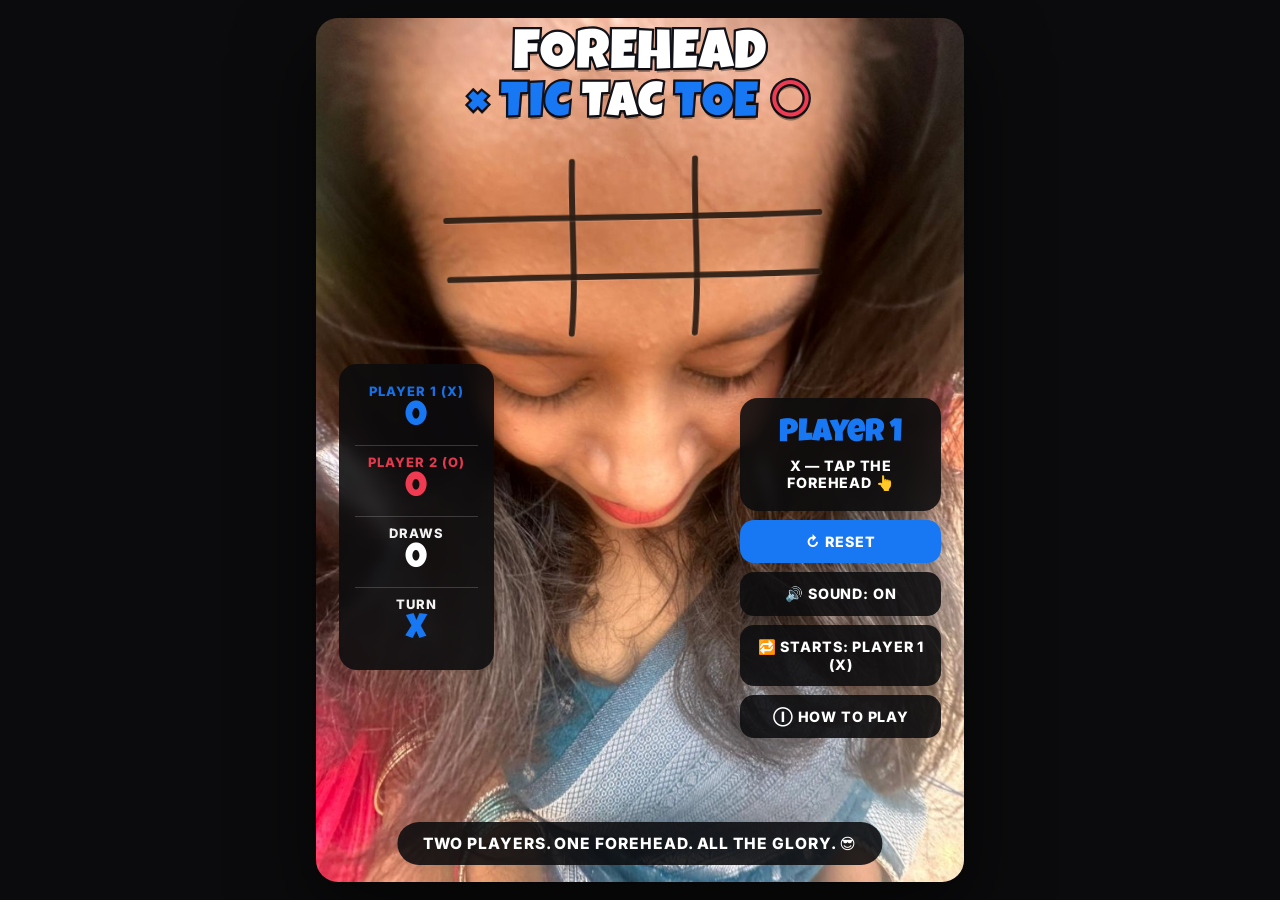
==== index.html @ 3e395092 "Initial commit" ====
<!DOCTYPE html>
<html lang="en">
<head>
<meta charset="utf-8" />
<meta name="viewport" content="width=device-width, initial-scale=1, viewport-fit=cover" />
<title>Forehead Tic Tac Toe</title>
<link rel="preconnect" href="https://fonts.googleapis.com" />
<link rel="preconnect" href="https://fonts.gstatic.com" crossorigin />
<link href="https://fonts.googleapis.com/css2?family=Luckiest+Guy&family=Inter:wght@600;800&display=swap" rel="stylesheet" />
<link rel="stylesheet" href="style.css" />
</head>
<body>
<main class="stage" id="stage">
  <img class="photo" src="assets/forehead.jpg" alt="Forehead playing field" />

  <h1 class="title">
    <span class="title-line-1">Forehead</span>
    <span class="title-line-2"><span class="mark-x">&times;</span> Tic <span class="hl">Tac</span> Toe <span class="mark-o">&#9675;</span></span>
  </h1>

  <div class="board" id="board" role="grid" aria-label="Tic tac toe board">
    <svg class="grid-lines" viewBox="0 0 300 300" preserveAspectRatio="none" aria-hidden="true">
      <path d="M104 8 C102 100, 106 200, 101 292" />
      <path d="M199 6 C197 100, 201 200, 196 294" />
      <path d="M6 101 C100 98, 200 104, 294 99" />
      <path d="M8 199 C100 196, 200 202, 292 197" />
    </svg>
    <svg class="win-line" id="winLine" viewBox="0 0 300 300" preserveAspectRatio="none" aria-hidden="true">
      <path id="winPath" d="" />
    </svg>
  </div>

  <section class="panel panel-score" aria-label="Score">
    <div class="score-row">
      <span class="score-label label-x">Player 1 (X)</span>
      <span class="score-value value-x" id="scoreX">0</span>
    </div>
    <hr />
    <div class="score-row">
      <span class="score-label label-o">Player 2 (O)</span>
      <span class="score-value value-o" id="scoreO">0</span>
    </div>
    <hr />
    <div class="score-row">
      <span class="score-label">Draws</span>
      <span class="score-value value-draw" id="scoreDraws">0</span>
    </div>
    <hr />
    <div class="score-row">
      <span class="score-label">Turn</span>
      <span class="score-value" id="turnValue">X</span>
    </div>
  </section>

  <div class="right-stack">
    <section class="panel panel-status" id="statusPanel" aria-live="polite">
      <div class="status-title" id="statusTitle">Player 1</div>
      <div class="status-sub" id="statusSub">X &mdash; tap the forehead &#128070;</div>
    </section>
    <button class="btn btn-primary" id="resetBtn">&#8635; Reset</button>
    <button class="btn" id="soundBtn" aria-pressed="true">&#128266; Sound: On</button>
    <button class="btn" id="swapBtn">&#128257; Starts: Player 1 (X)</button>
    <button class="btn" id="howBtn">&#9432; How to play</button>
  </div>

  <footer class="tagline" id="tagline">Two players. One forehead. All the glory. &#128526;</footer>
</main>

<div class="modal-backdrop" id="modal" hidden>
  <div class="modal" role="dialog" aria-modal="true" aria-labelledby="modalTitle">
    <h2 id="modalTitle">How to play</h2>
    <ol>
      <li>Two players, one screen. <b class="mark-x">Player 1</b> is X, <b class="mark-o">Player 2</b> is O &mdash; take turns tapping squares on the forehead.</li>
      <li>The status panel always shows whose turn it is. <b>Starts</b> flips who goes first in the next round.</li>
      <li>Get three in a row &mdash; across, down or diagonally &mdash; to win the round.</li>
      <li><b>Reset</b> clears the board. Scores keep counting until you reload.</li>
      <li>No computer opponent &mdash; the forehead is just the battlefield.</li>
    </ol>
    <button class="btn btn-primary" id="closeModal">Got it</button>
  </div>
</div>

<script src="game.js"></script>
</body>
</html>
---- style.css ----
:root {
  --x: #1877f2;
  --o: #ef3b52;
  --panel: rgba(12, 12, 14, 0.88);
  --radius: 18px;
}

* { box-sizing: border-box; }

html, body {
  margin: 0;
  height: 100%;
  background: #0b0b0d;
  font-family: "Inter", system-ui, -apple-system, sans-serif;
  color: #fff;
  -webkit-tap-highlight-color: transparent;
}

body {
  display: flex;
  align-items: center;
  justify-content: center;
  padding: 12px;
}

/* Stage keeps the photo's aspect ratio so every overlay can be placed in % */
.stage {
  position: relative;
  aspect-ratio: 768 / 1024;
  height: min(96vh, 1100px);
  max-width: 100%;
  border-radius: 22px;
  overflow: hidden;
  box-shadow: 0 30px 80px rgba(0, 0, 0, 0.6);
  container-type: inline-size;
}

.photo {
  position: absolute;
  inset: 0;
  width: 100%;
  height: 100%;
  object-fit: cover;
  user-select: none;
  -webkit-user-drag: none;
}

/* ---------- Title ---------- */
.title {
  position: absolute;
  top: 1.5%;
  left: 0;
  right: 0;
  margin: 0;
  text-align: center;
  font-family: "Luckiest Guy", "Inter", sans-serif;
  font-weight: 400;
  line-height: 0.95;
  letter-spacing: 1px;
  text-transform: uppercase;
  pointer-events: none;
}

.title span { display: block; }

.title-line-1 {
  font-size: 8.5cqw;
  color: #fff;
  -webkit-text-stroke: 0.7cqw #12121a;
  paint-order: stroke fill;
  text-shadow: 0 0.6cqw 0 rgba(0, 0, 0, 0.35);
}

.title-line-2 {
  font-size: 7.5cqw;
  color: var(--x);
  -webkit-text-stroke: 0.7cqw #12121a;
  paint-order: stroke fill;
  text-shadow: 0 0.6cqw 0 rgba(0, 0, 0, 0.35);
}

.title-line-2 .hl { display: inline; color: #fff; }
.title .mark-x { display: inline; color: var(--x); }
.title .mark-o { display: inline; color: var(--o); }

/* ---------- Board over the forehead ---------- */
.board {
  position: absolute;
  left: 19%;
  top: 16%;
  width: 60%;
  height: 21%;
  display: grid;
  grid-template-columns: repeat(3, 1fr);
  grid-template-rows: repeat(3, 1fr);
  transform: rotate(-1.2deg);
}

.grid-lines, .win-line {
  position: absolute;
  inset: 0;
  width: 100%;
  height: 100%;
  pointer-events: none;
  overflow: visible;
}

.grid-lines path {
  fill: none;
  stroke: #2b1d14;
  stroke-width: 6;
  stroke-linecap: round;
  vector-effect: non-scaling-stroke;
  opacity: 0.92;
  filter: drop-shadow(0 1px 1px rgba(255, 255, 255, 0.25));
}

.win-line path {
  fill: none;
  stroke: #ffd23f;
  stroke-width: 8;
  stroke-linecap: round;
  vector-effect: non-scaling-stroke;
  filter: drop-shadow(0 0 6px rgba(255, 210, 63, 0.9));
  stroke-dasharray: 600;
  stroke-dashoffset: 600;
}

.win-line.show path { animation: draw 0.45s ease forwards; }

@keyframes draw { to { stroke-dashoffset: 0; } }

.cell {
  position: relative;
  border: 0;
  padding: 0;
  background: transparent;
  cursor: pointer;
  display: grid;
  place-items: center;
  font-family: "Luckiest Guy", sans-serif;
  font-size: 11cqw;
  line-height: 1;
  color: transparent;
  transition: background-color 0.15s ease;
  border-radius: 10px;
}

.cell:hover:not(.taken) { background: rgba(255, 255, 255, 0.18); }
.cell.taken { cursor: default; }
.cell:disabled { cursor: default; }

.cell span {
  display: block;
  transform: rotate(-4deg) scale(0.4);
  opacity: 0;
  transition: transform 0.18s cubic-bezier(0.2, 1.6, 0.4, 1), opacity 0.18s ease;
  text-shadow: 0 2px 3px rgba(0, 0, 0, 0.3);
}

.cell.filled span { transform: rotate(-4deg) scale(1); opacity: 1; }
.cell.x { color: var(--x); }
.cell.o { color: var(--o); }

/* ---------- Panels ---------- */
.panel {
  background: var(--panel);
  border-radius: var(--radius);
  padding: 3cqw 2.5cqw;
  text-align: center;
  backdrop-filter: blur(6px);
}

.panel-score {
  position: absolute;
  left: 3.5%;
  top: 40%;
  width: 24%;
}

.score-row { display: block; }
.score-label {
  display: block;
  font-size: 2cqw;
  white-space: nowrap;
  font-weight: 800;
  letter-spacing: 0.08em;
  text-transform: uppercase;
  opacity: 0.95;
}
.label-x { color: var(--x); }
.label-o { color: var(--o); }
.score-value {
  display: block;
  font-family: "Luckiest Guy", sans-serif;
  font-size: 5.4cqw;
  line-height: 1.1;
}
.value-x { color: var(--x); }
.value-o { color: var(--o); }
#turnValue { color: var(--x); }
#turnValue.o { color: var(--o); }

.panel hr {
  border: 0;
  border-top: 1px solid rgba(255, 255, 255, 0.18);
  margin: 1.2cqw 0;
}

.right-stack {
  position: absolute;
  right: 3.5%;
  top: 44%;
  width: 31%;
  display: flex;
  flex-direction: column;
  gap: 1.4cqw;
}

.panel-status .status-title {
  font-family: "Luckiest Guy", sans-serif;
  font-size: 5cqw;
  line-height: 1.05;
  color: var(--x);
}
.panel-status.lose .status-title { color: var(--o); }
.panel-status.draw .status-title { color: #ffd23f; }
.panel-status .status-sub {
  margin-top: 0.8cqw;
  font-size: 2.2cqw;
  font-weight: 800;
  letter-spacing: 0.06em;
  text-transform: uppercase;
}

.btn {
  font-family: "Inter", sans-serif;
  font-size: 2.2cqw;
  font-weight: 800;
  letter-spacing: 0.06em;
  text-transform: uppercase;
  color: #fff;
  background: var(--panel);
  border: 0;
  border-radius: 14px;
  padding: 2cqw 1cqw;
  cursor: pointer;
  transition: transform 0.12s ease, filter 0.12s ease;
}

.btn:hover { filter: brightness(1.25); }
.btn:active { transform: scale(0.97); }
.btn-primary { background: var(--x); }

.tagline {
  position: absolute;
  left: 50%;
  bottom: 2%;
  transform: translateX(-50%);
  background: var(--panel);
  border-radius: 999px;
  padding: 1.8cqw 4cqw;
  font-size: 2.4cqw;
  font-weight: 800;
  letter-spacing: 0.06em;
  text-transform: uppercase;
  white-space: nowrap;
}

/* ---------- Modal ---------- */
.modal-backdrop {
  position: fixed;
  inset: 0;
  background: rgba(0, 0, 0, 0.7);
  display: grid;
  place-items: center;
  padding: 20px;
  z-index: 10;
}
.modal-backdrop[hidden] { display: none; }

.modal {
  background: #16161a;
  border-radius: 20px;
  padding: 26px;
  max-width: 460px;
  width: 100%;
}
.modal h2 {
  margin: 0 0 12px;
  font-family: "Luckiest Guy", sans-serif;
  font-weight: 400;
  font-size: 28px;
}
.modal ol { margin: 0 0 20px; padding-left: 20px; line-height: 1.6; font-size: 15px; }
.modal .btn { width: 100%; font-size: 14px; padding: 14px; }
.modal .mark-x { color: var(--x); }
.modal .mark-o { color: var(--o); }

@media (max-width: 520px) {
  body { padding: 0; }
  .stage { height: 100vh; border-radius: 0; }
}
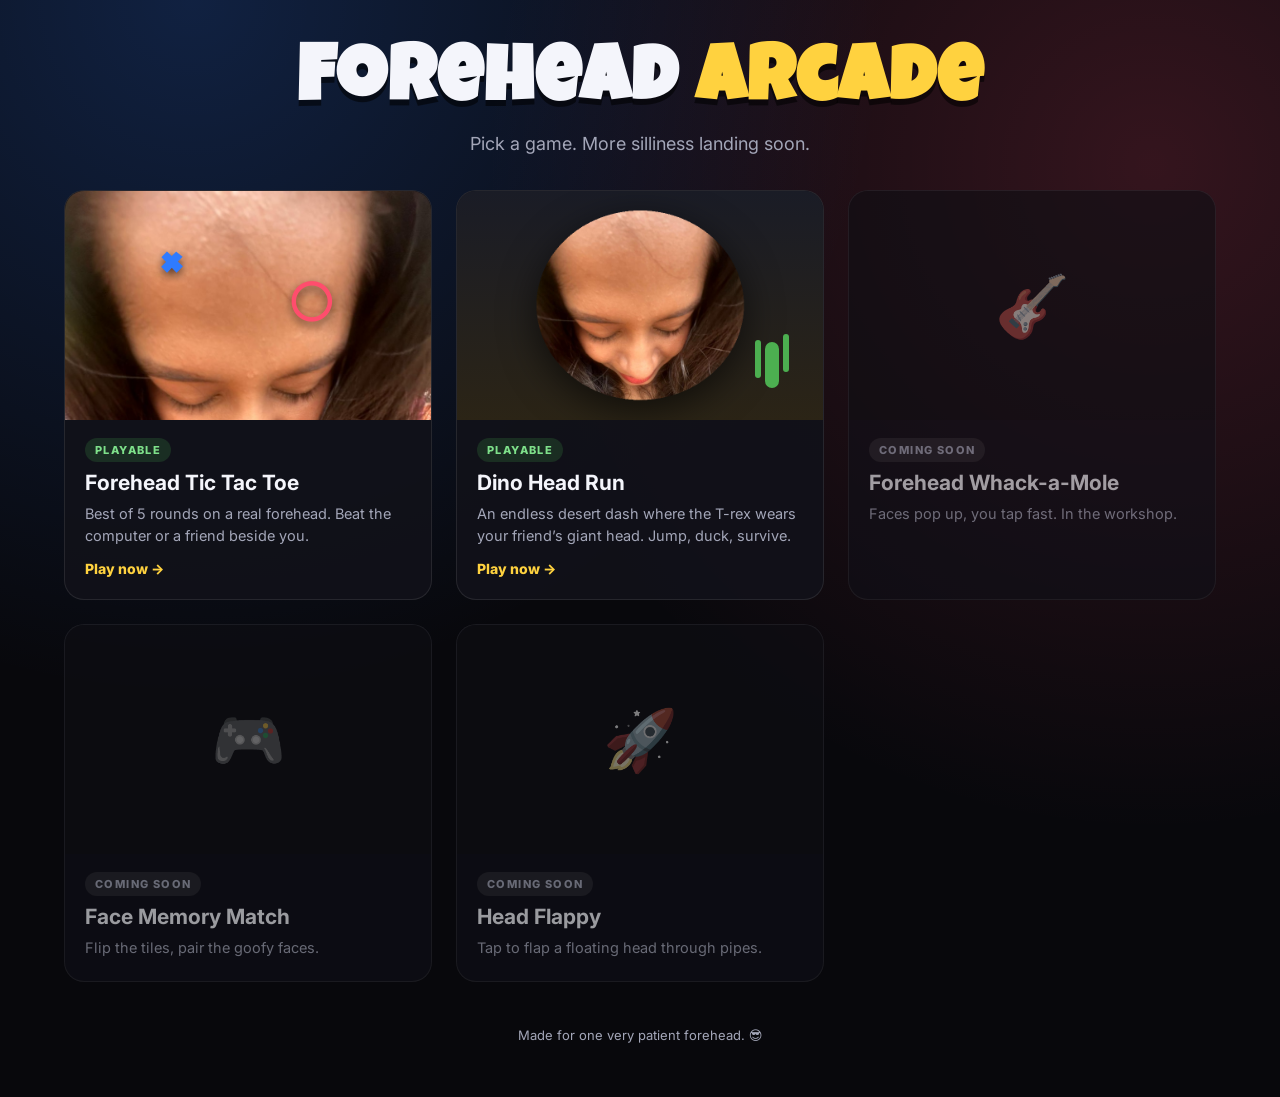
==== commit 848eb186: "Added Dino Gme" ====
--- a/index.html
+++ b/index.html
@@ -3,83 +3,74 @@
 <head>
 <meta charset="utf-8" />
 <meta name="viewport" content="width=device-width, initial-scale=1, viewport-fit=cover" />
-<title>Forehead Tic Tac Toe</title>
+<title>Forehead Arcade</title>
 <link rel="preconnect" href="https://fonts.googleapis.com" />
 <link rel="preconnect" href="https://fonts.gstatic.com" crossorigin />
 <link href="https://fonts.googleapis.com/css2?family=Luckiest+Guy&family=Inter:wght@600;800&display=swap" rel="stylesheet" />
-<link rel="stylesheet" href="style.css" />
+<link rel="stylesheet" href="hub.css" />
 </head>
 <body>
-<main class="stage" id="stage">
-  <img class="photo" src="assets/forehead.jpg" alt="Forehead playing field" />
+<header class="hub-head">
+  <h1 class="hub-title">Forehead <span class="hl">Arcade</span></h1>
+  <p class="hub-sub">Pick a game. More silliness landing soon.</p>
+</header>
 
-  <h1 class="title">
-    <span class="title-line-1">Forehead</span>
-    <span class="title-line-2"><span class="mark-x">&times;</span> Tic <span class="hl">Tac</span> Toe <span class="mark-o">&#9675;</span></span>
-  </h1>
+<main class="hub-grid">
+  <a class="card" href="games/tictactoe/index.html">
+    <div class="card-art art-ttt">
+      <img src="assets/forehead.jpg" alt="" />
+      <span class="card-mark mark-x">&times;</span>
+      <span class="card-mark mark-o">&#9675;</span>
+    </div>
+    <div class="card-body">
+      <span class="badge badge-live">Playable</span>
+      <h2>Forehead Tic Tac Toe</h2>
+      <p>Best of 5 rounds on a real forehead. Beat the computer or a friend beside you.</p>
+      <span class="card-cta">Play now &rarr;</span>
+    </div>
+  </a>
 
-  <div class="board" id="board" role="grid" aria-label="Tic tac toe board">
-    <svg class="grid-lines" viewBox="0 0 300 300" preserveAspectRatio="none" aria-hidden="true">
-      <path d="M104 8 C102 100, 106 200, 101 292" />
-      <path d="M199 6 C197 100, 201 200, 196 294" />
-      <path d="M6 101 C100 98, 200 104, 294 99" />
-      <path d="M8 199 C100 196, 200 202, 292 197" />
-    </svg>
-    <svg class="win-line" id="winLine" viewBox="0 0 300 300" preserveAspectRatio="none" aria-hidden="true">
-      <path id="winPath" d="" />
-    </svg>
+  <a class="card" href="games/runner/index.html">
+    <div class="card-art art-run">
+      <img src="assets/friend-head.png" alt="" />
+      <span class="cactus"></span>
+    </div>
+    <div class="card-body">
+      <span class="badge badge-live">Playable</span>
+      <h2>Dino Head Run</h2>
+      <p>An endless desert dash where the T-rex wears your friend&rsquo;s giant head. Jump, duck, survive.</p>
+      <span class="card-cta">Play now &rarr;</span>
+    </div>
+  </a>
+
+  <div class="card card-soon">
+    <div class="card-art art-soon">&#127928;</div>
+    <div class="card-body">
+      <span class="badge">Coming soon</span>
+      <h2>Forehead Whack-a-Mole</h2>
+      <p>Faces pop up, you tap fast. In the workshop.</p>
+    </div>
   </div>
 
-  <section class="panel panel-score" aria-label="Score">
-    <div class="score-row">
-      <span class="score-label label-x">Player 1 (X)</span>
-      <span class="score-value value-x" id="scoreX">0</span>
+  <div class="card card-soon">
+    <div class="card-art art-soon">&#127918;</div>
+    <div class="card-body">
+      <span class="badge">Coming soon</span>
+      <h2>Face Memory Match</h2>
+      <p>Flip the tiles, pair the goofy faces.</p>
     </div>
-    <hr />
-    <div class="score-row">
-      <span class="score-label label-o">Player 2 (O)</span>
-      <span class="score-value value-o" id="scoreO">0</span>
-    </div>
-    <hr />
-    <div class="score-row">
-      <span class="score-label">Draws</span>
-      <span class="score-value value-draw" id="scoreDraws">0</span>
-    </div>
-    <hr />
-    <div class="score-row">
-      <span class="score-label">Turn</span>
-      <span class="score-value" id="turnValue">X</span>
-    </div>
-  </section>
-
-  <div class="right-stack">
-    <section class="panel panel-status" id="statusPanel" aria-live="polite">
-      <div class="status-title" id="statusTitle">Player 1</div>
-      <div class="status-sub" id="statusSub">X &mdash; tap the forehead &#128070;</div>
-    </section>
-    <button class="btn btn-primary" id="resetBtn">&#8635; Reset</button>
-    <button class="btn" id="soundBtn" aria-pressed="true">&#128266; Sound: On</button>
-    <button class="btn" id="swapBtn">&#128257; Starts: Player 1 (X)</button>
-    <button class="btn" id="howBtn">&#9432; How to play</button>
   </div>
 
-  <footer class="tagline" id="tagline">Two players. One forehead. All the glory. &#128526;</footer>
+  <div class="card card-soon">
+    <div class="card-art art-soon">&#128640;</div>
+    <div class="card-body">
+      <span class="badge">Coming soon</span>
+      <h2>Head Flappy</h2>
+      <p>Tap to flap a floating head through pipes.</p>
+    </div>
+  </div>
 </main>
 
-<div class="modal-backdrop" id="modal" hidden>
-  <div class="modal" role="dialog" aria-modal="true" aria-labelledby="modalTitle">
-    <h2 id="modalTitle">How to play</h2>
-    <ol>
-      <li>Two players, one screen. <b class="mark-x">Player 1</b> is X, <b class="mark-o">Player 2</b> is O &mdash; take turns tapping squares on the forehead.</li>
-      <li>The status panel always shows whose turn it is. <b>Starts</b> flips who goes first in the next round.</li>
-      <li>Get three in a row &mdash; across, down or diagonally &mdash; to win the round.</li>
-      <li><b>Reset</b> clears the board. Scores keep counting until you reload.</li>
-      <li>No computer opponent &mdash; the forehead is just the battlefield.</li>
-    </ol>
-    <button class="btn btn-primary" id="closeModal">Got it</button>
-  </div>
-</div>
-
-<script src="game.js"></script>
+<footer class="hub-foot">Made for one very patient forehead. &#128526;</footer>
 </body>
 </html>
--- a/hub.css
+++ b/hub.css
@@ -0,0 +1,141 @@
+:root {
+  --bg: #08080c;
+  --panel: rgba(18, 18, 26, 0.92);
+  --line: rgba(255, 255, 255, 0.09);
+  --text: #f4f5fb;
+  --muted: #a3a6b8;
+  --x: #2f7bff;
+  --o: #ff4d6d;
+  --hl: #ffd23f;
+}
+
+* { box-sizing: border-box; }
+
+body {
+  margin: 0;
+  min-height: 100vh;
+  padding: 5vh 5vw 6vh;
+  font-family: Inter, system-ui, sans-serif;
+  color: var(--text);
+  background:
+    radial-gradient(circle at 15% 0%, rgba(47, 123, 255, 0.22), transparent 45%),
+    radial-gradient(circle at 90% 15%, rgba(255, 77, 109, 0.18), transparent 45%),
+    var(--bg);
+}
+
+.hub-head { text-align: center; margin-bottom: 4vh; }
+
+.hub-title {
+  font-family: "Luckiest Guy", Inter, sans-serif;
+  font-size: clamp(38px, 7vw, 78px);
+  letter-spacing: 2px;
+  margin: 0;
+  text-shadow: 0 6px 0 rgba(0, 0, 0, 0.55);
+}
+
+.hl { color: var(--hl); }
+
+.hub-sub { color: var(--muted); margin: 10px 0 0; font-size: clamp(14px, 1.6vw, 18px); }
+
+.hub-grid {
+  display: grid;
+  grid-template-columns: repeat(auto-fill, minmax(280px, 1fr));
+  gap: 24px;
+  max-width: 1180px;
+  margin: 0 auto;
+}
+
+.card {
+  background: var(--panel);
+  border: 1px solid var(--line);
+  border-radius: 20px;
+  overflow: hidden;
+  text-decoration: none;
+  color: inherit;
+  display: flex;
+  flex-direction: column;
+  transition: transform 0.18s ease, box-shadow 0.18s ease, border-color 0.18s ease;
+}
+
+a.card:hover {
+  transform: translateY(-6px);
+  border-color: rgba(255, 210, 63, 0.55);
+  box-shadow: 0 22px 50px rgba(0, 0, 0, 0.55);
+}
+
+.card-art {
+  position: relative;
+  aspect-ratio: 16 / 10;
+  overflow: hidden;
+  background: #101018;
+  display: grid;
+  place-items: center;
+}
+
+.card-art img {
+  width: 100%;
+  height: 100%;
+  object-fit: cover;
+}
+
+.art-ttt img { object-position: 50% 22%; }
+
+.card-mark {
+  position: absolute;
+  font-family: "Luckiest Guy", Inter, sans-serif;
+  font-size: 54px;
+  text-shadow: 0 4px 10px rgba(0, 0, 0, 0.6);
+}
+
+.card-mark.mark-x { color: var(--x); left: 26%; top: 22%; }
+.card-mark.mark-o { color: var(--o); right: 26%; top: 34%; }
+
+.art-run {
+  background: linear-gradient(180deg, #1a1c26 0%, #2b2416 100%);
+}
+
+.art-run img {
+  width: 58%;
+  height: auto;
+  object-fit: contain;
+  filter: drop-shadow(0 10px 18px rgba(0, 0, 0, 0.6));
+}
+
+.cactus {
+  position: absolute;
+  right: 12%;
+  bottom: 14%;
+  width: 14px;
+  height: 46px;
+  border-radius: 8px;
+  background: #4caf50;
+  box-shadow: -14px -6px 0 -4px #4caf50, 14px -12px 0 -4px #4caf50;
+}
+
+.art-soon { font-size: 60px; filter: grayscale(0.4); opacity: 0.75; }
+
+.card-body { padding: 18px 20px 22px; display: flex; flex-direction: column; gap: 8px; }
+
+.card-body h2 { margin: 0; font-size: 21px; }
+
+.card-body p { margin: 0; color: var(--muted); font-size: 14.5px; line-height: 1.5; }
+
+.badge {
+  align-self: flex-start;
+  font-size: 11px;
+  font-weight: 800;
+  letter-spacing: 1.4px;
+  text-transform: uppercase;
+  padding: 5px 10px;
+  border-radius: 999px;
+  background: rgba(255, 255, 255, 0.09);
+  color: var(--muted);
+}
+
+.badge-live { background: rgba(76, 175, 80, 0.18); color: #7ee08a; }
+
+.card-cta { margin-top: 6px; font-weight: 800; color: var(--hl); font-size: 14px; }
+
+.card-soon { opacity: 0.62; }
+
+.hub-foot { text-align: center; color: var(--muted); margin-top: 5vh; font-size: 13px; }
